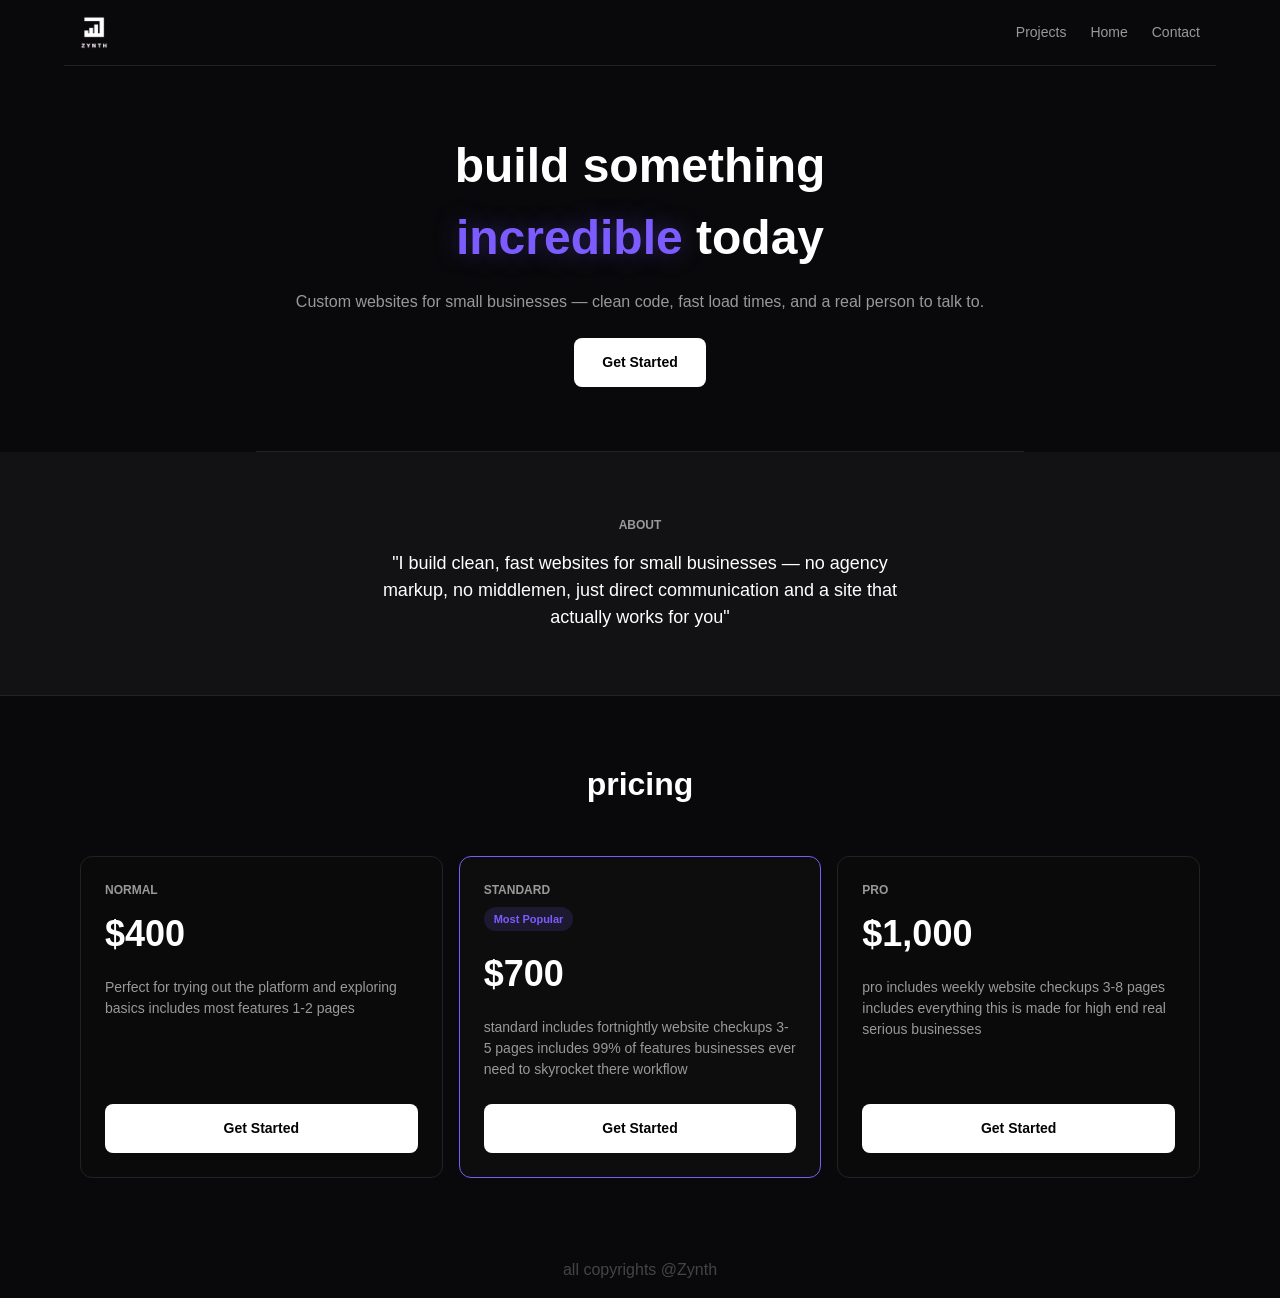
==== myfirstcss/index.html @ bb1912ef "Add files via upload" ====
<!doctype html>
<html lang="en">
  <head>
    <meta charset="UTF-8" />
    <meta name="viewport" content="width=device-width, initial-scale=1.0" />
    <meta
      name="description"
      content="Webforge builds fast, conversion-focused websites for growing businesses."
    />
    <title>Zynth</title>
    <link rel="icon" href="zynth-logo-white.png" type="image/svg+xml" />
    <link rel="manifest" href="site.webmanifest" />
    <link rel="stylesheet" href="style.css" />
    <link rel="stylesheet" href="js.js">
  </head>
  <body>
    <div class="top">
    <img src="zynth-logo-white.png" alt="zynth">
    <nav>
  <a href="project.html">Projects</a>
  <a href="index.html">Home</a>
  <a href="getstarted.html">Contact</a>
  </nav>
   </div>
   <div class="hero">
    <h1>build something <br> <span class="accent">incredible</span> today </h1>
    <p>Custom websites for small businesses — clean code, 
fast load times, and a real person to talk to.</p>
<a href="getstarted.html" class="btn">Get Started</a>
   </div>
   <div class="about">
    <h2>About</h2>
    <p>"I build clean, fast websites for small businesses — 
        no agency markup, no middlemen, 
      just direct communication and a site that actually works for you"</p>
      </div>
      <div class="fade-in">
   <div class="pricing">
    <h2>pricing</h2>
    <div class="card-group">
   <div class="card">
    <h3>normal</h3>
    <p class=" card-price"> $400</p>
    <p class="card-desc">Perfect for trying out the platform and exploring basics includes most features 1-2 pages</p>
<a href="https://stripe.com" class="btn">Get Started</a>
   </div>
   <div class="card card--featured">
    <h3>standard</h3>
    <span class="badge">Most Popular</span>
      <p class=" card-price"> $700</p>
      <p class=" card-desc">standard includes fortnightly website checkups 3-5 pages
        includes 99% of features 
        businesses ever need to skyrocket there workflow</p>
<a href="https://stripe.com" class="btn">Get Started</a>
   </div>
   <div class="card">
    <h3>pro</h3>
      <p class="card-price"> $1,000</p>
      <p class="card-desc"> pro includes weekly website checkups 3-8 pages includes 
        everything this is made for high end real serious businesses</p>
<a href="https://stripe.com" class="btn">Get Started</a>
   </div>
    </div>
   </div>
   </div>
   <footer class="footer">
    <p> all copyrights @Zynth</p>
   </footer>
   <script>
    const faders = document.querySelectorAll('.fade-in')
    const observer = new IntersectionObserver((entries) => {
      entries.forEach(entry => {
        if(entry.isIntersecting) {
          entry.target.classList.add('visible');

        }
      })
        
      }, { threshold:0.15});
      faders.forEach(el => observer.observe(el))
        
   </script>
  </body>
</html>
---- myfirstcss/style.css ----
body {
  margin: 0;
  background-color: #09090b;
  color: #FFFFFF;
  font-family: Arial, sans-serif;
  line-height: 1.5;
}


.top {
  display: flex;
  justify-content: space-between;
  align-items: center;
  max-width: 1120px;
  margin: 0 auto;
  padding: 16px;
  border-bottom: 1px solid #222;
}

.top img {
  width: 28px;
}

.top nav {
  display: flex;
  gap: 24px;
}

.top a {
  color: #999999;
  text-decoration: none;
  font-size: 14px;
  transition: color 0.2s ease;
}
.top a.active{
  color: #FFFFFF;
}
.top a:hover {
  color: #FFFFFF;
}


.hero {
  text-align: center;
  max-width: 720px;
  margin: 0 auto;
  padding: 64px 24px;
  border-bottom: 1px solid #222;
}

.hero h1 {
  font-size: 48px;
  font-weight: 700;
  margin: 0 0 16px 0;
}

.accent {
  color: #7C5CFF;
  text-shadow: 0 0 24px rgba(124, 92, 255, 0.35);
}

.hero p {
  color: #999999;
  font-size: 16px;
  margin: 0 0 24px 0;
}


.btn {
    display: inline-block;
    font-size: 14px;
    font-weight: 600;
    color: #030303;
    background-color: #FFFFFF;
    border: none;
    border-radius: 8px;
    padding: 14px 28px;
    cursor: pointer;
 box-sizing: border-box;
    transition: background-color 0.2s ease, transform 0.2s ease;
    text-decoration: none;
}

.btn:hover {
  background-color: #7C5CFF;
  color: #FFFFFF;
  transform: translateY(-2px);
}

.btn:active {
  transform: scale(0.96);
}


.about {
  text-align: center;
  padding: 64px 24px;
  background-color: #121214;
  border-bottom: 1px solid #222;
}

.about h2 {
  font-size: 12px;
  text-transform: uppercase;
  color: #999999;
  margin: 0 0 16px 0;
}

.about p {
  max-width: 560px;
  margin: 0 auto;
  font-size: 18px;
  color: #FFFFFF;
}


.pricing {
  max-width: 1120px;
  margin: 0 auto;
  padding: 64px 24px;
  text-align: center;
}

.pricing h2 {
  font-size: 32px;
  font-weight: 700;
  margin: 0 0 48px 0;
}

.card-group {
  display: grid;
  grid-template-columns: repeat(auto-fit, minmax(280px, 1fr));
  gap: 16px;
}

.card {
  display: flex;
  flex-direction: column;
  align-items: flex-start;
  text-align: left;
  padding: 24px;
  background-color: #0A0A0A;
  border: 1px solid #222;
  border-radius: 12px;
  transition: transform 0.2s ease, border-color 0.2s ease;
}

.card:hover {
transform: translateY(-8px) scale(1.02);
  border-color: #7C5CFF;
  background-color: #0D0D0D;
  box-shadow: 0 0 0 1px rgba(124, 92, 255, 0.3), 0 20px 40px rgba(0, 0, 0, 0.4);
}

.card--featured {
  background-color: #0D0D0D;
  border-color: #7C5CFF;
}

.card h3 {
  font-size: 12px;
  text-transform: uppercase;
  color: #999999;
  margin: 0 0 8px 0;
}

.card-price {
  font-size: 36px;
  font-weight: 700;
  margin: 0 0 16px 0;
}
.card .card-price { /* NEW — just added to win the specificity fight */
  font-size: 36px;
  font-weight: 700;
}

.card-desc {
  font-size: 14px;
  color: #999999;
  margin: 0 0 24px 0;
}

.badge {
  display: inline-block;
  font-size: 11px;
  font-weight: 700;
  color: #7C5CFF;
  background-color: rgba(124, 92, 255, 0.15);
  border-radius: 100px;
  padding: 4px 10px;
  margin-bottom: 16px;
}

.card .btn {
  width: 100%;
  text-align: center;
  margin-top: auto;
}
@media (max-width: 640px) {
  .hero h1 {
    font-size: 32px;
  }
}
.footer{
  color: #444;
  display: flex;
  flex-direction: column;
  align-items: center;

}
.fade-in{
  opacity: 0;
  transform: translateY(24px);
  transition: opacity 0.6s ease-out, transform 0.6s ease-out ;

}
.fade-in.visible{
opacity: 1;
transform: translateY(0);
}
/* project */
.cards{
  display: flex;
  flex-wrap: wrap;          
  gap: 24px;                 
  max-width: 1120px;         
  margin: 48px auto;         
  padding: 0 24px;
  box-sizing: border-box;
}

.card1{
  flex: 1 1 calc(33.333% - 16px); 
  display: flex;
  flex-direction: column;
  align-items: flex-start;
  text-align: left;
  padding: 32px;
  box-sizing: border-box;
  
  background-color: #0A0A0C; 
  border-radius: 8px;
  border: 1px solid rgba(255, 255, 255, 0.05); 
  
  transition: transform 0.2s ease, border-color 0.2s ease, box-shadow 0.2s ease;
}
.card1:hover {
  transform: translateY(-8px) scale(1.02);
  border-color: #7C5CFF;
  background-color: #0D0D0D;
  box-shadow: 0 0 0 1px rgba(124, 92, 255, 0.3), 0 20px 40px rgba(0, 0, 0, 0.4);
}
.card1 h3{
   margin: 0 0 12px;
  font-size: 20px;
  font-weight: 600;
  color: #FFFFFF;
}
.card1 p{
    margin: 0;
  font-size: 15px;
  line-height: 1.5;
  color: #A1A1AA;   
}
@media (max-width: 768px) {
  .card1 {
    flex: 1 1 calc(50% - 12px); 
  }
}

@media (max-width: 480px) {
  .cards {
    gap: 16px;          
  }
  .card1 {
    flex: 1 1 100%; 
    padding: 24px;
  }
}
.card1 img {
  width: 100%;
  border-radius: 6px;
  margin-bottom: 16px;
  display: block;
}

.card1--muted {
  opacity: 0.4;
  transition: 0.2s ease-in-out;
}
.card1--muted:hover {
  opacity: 0.6;
  transform: none;
  box-shadow: none;
  border-color: rgba(255, 255, 255, 0.05);
}
/* get started */
.contact-section {
  max-width: 1120px;
  margin: 0 auto;
  padding: 64px 24px 120px;
  box-sizing: border-box;
}

.contact-card {
  max-width: 580px;          
  margin: 0 auto;
  background-color: #0A0A0C; 
  border: 1px solid rgba(255, 255, 255, 0.05); 
  border-radius: 20px;
  padding: 40px;
  text-align: center;
}

.contact-card h2 {
  margin: 0 0 12px;
  font-size: 32px;
  font-weight: 700;
  letter-spacing: -0.02em;
  color: #FFFFFF;
}

.contact-card p {
  margin: 0 0 32px;
  font-size: 15px;
  line-height: 1.5;
  color: #A1A1AA;            
}


.contact-form {
  display: flex;
  flex-direction: column;
  gap: 16px;                 
}

.contact-form input,
.contact-form textarea {
  width: 100%;
  box-sizing: border-box;
  padding: 14px 16px;
  background-color: #121214; 
  border: 1px solid rgba(255, 255, 255, 0.08);
  border-radius: 10px;
  color: #FFFFFF;
  font-family: inherit;
  font-size: 15px;
  outline: none;             
  
  transition: border-color 0.2s ease, background-color 0.2s ease;
}

.contact-form input:focus,
.contact-form textarea:focus {
  border-color: rgba(147, 51, 234, 0.6); 
  background-color: #16161A;
}

.contact-form .btn {
  margin-top: 8px;
  width: 100%;
  cursor: pointer;
}
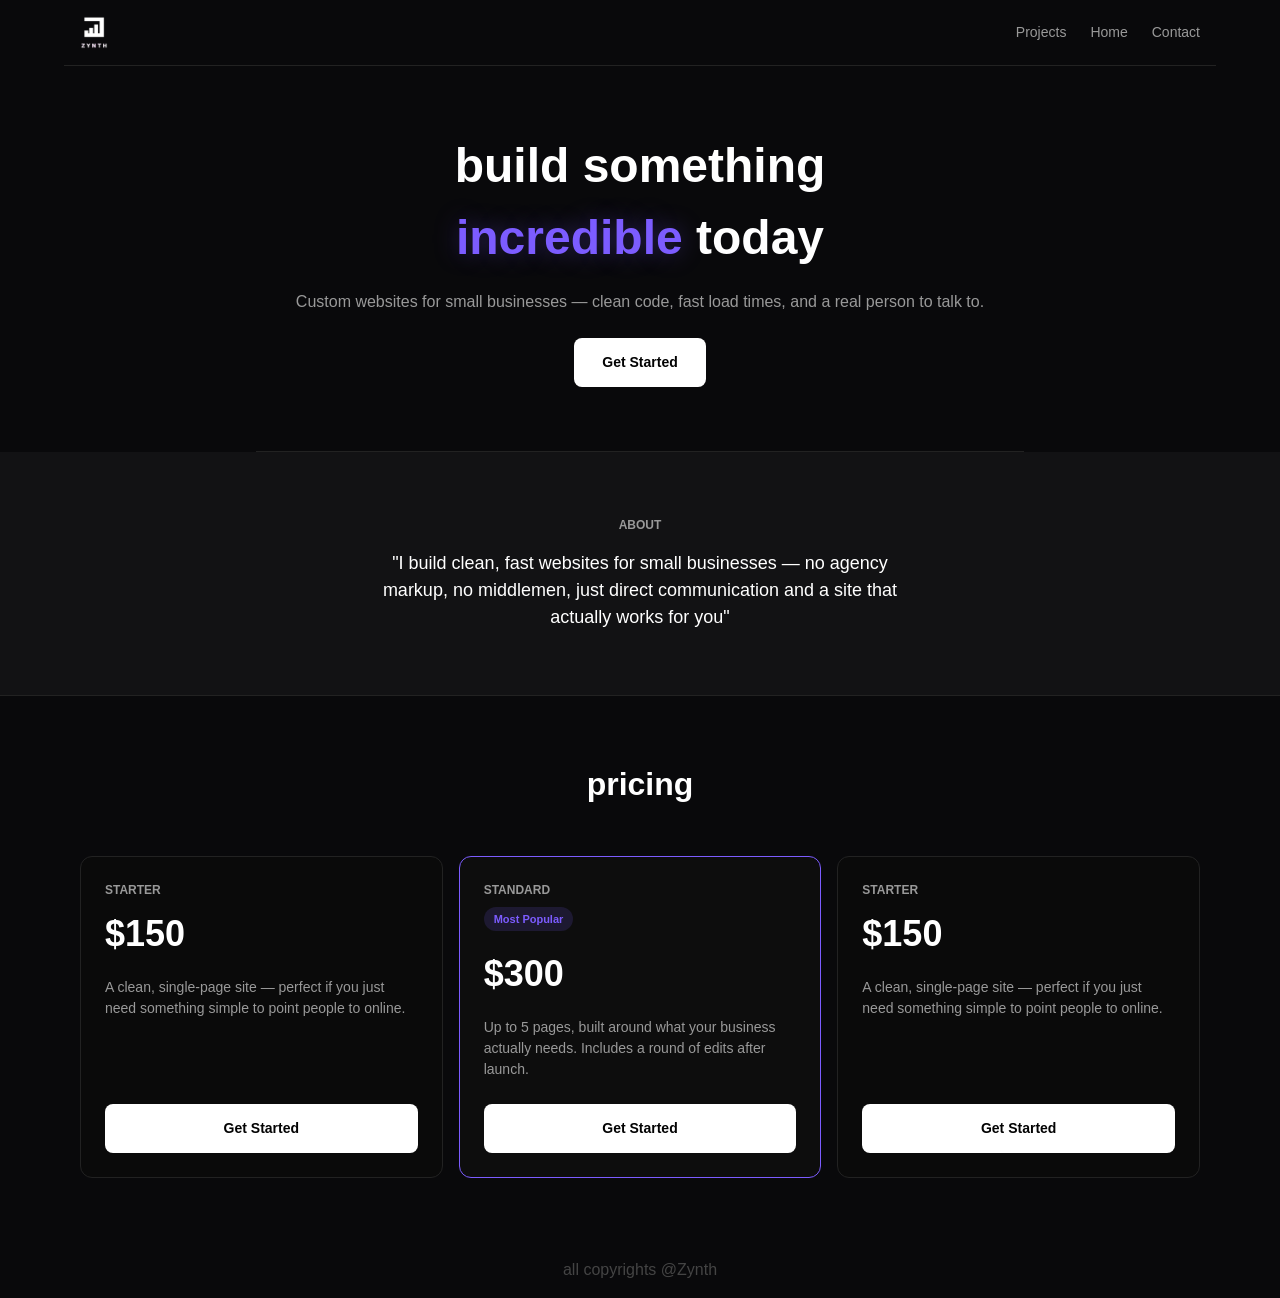
==== commit d61f0169: "Update index.html" ====
--- a/myfirstcss/index.html
+++ b/myfirstcss/index.html
@@ -38,28 +38,25 @@
    <div class="pricing">
     <h2>pricing</h2>
     <div class="card-group">
-   <div class="card">
-    <h3>normal</h3>
-    <p class=" card-price"> $400</p>
-    <p class="card-desc">Perfect for trying out the platform and exploring basics includes most features 1-2 pages</p>
-<a href="https://stripe.com" class="btn">Get Started</a>
-   </div>
-   <div class="card card--featured">
-    <h3>standard</h3>
-    <span class="badge">Most Popular</span>
-      <p class=" card-price"> $700</p>
-      <p class=" card-desc">standard includes fortnightly website checkups 3-5 pages
-        includes 99% of features 
-        businesses ever need to skyrocket there workflow</p>
-<a href="https://stripe.com" class="btn">Get Started</a>
-   </div>
-   <div class="card">
-    <h3>pro</h3>
-      <p class="card-price"> $1,000</p>
-      <p class="card-desc"> pro includes weekly website checkups 3-8 pages includes 
-        everything this is made for high end real serious businesses</p>
-<a href="https://stripe.com" class="btn">Get Started</a>
-   </div>
+<div class="card">
+  <h3>starter</h3>
+  <p class="card-price">$150</p>
+  <p class="card-desc">A clean, single-page site — perfect if you just need something simple to point people to online.</p>
+  <a href="getstarted.html" class="btn">Get Started</a>
+</div>
+<div class="card card--featured">
+  <h3>standard</h3>
+  <span class="badge">Most Popular</span>
+  <p class="card-price">$300</p>
+  <p class="card-desc">Up to 5 pages, built around what your business actually needs. Includes a round of edits after launch.</p>
+  <a href="getstarted.html" class="btn">Get Started</a>
+</div>
+<div class="card">
+  <h3>starter</h3>
+  <p class="card-price">$150</p>
+  <p class="card-desc">A clean, single-page site — perfect if you just need something simple to point people to online.</p>
+  <a href="getstarted.html" class="btn">Get Started</a>
+</div>
     </div>
    </div>
    </div>
@@ -81,4 +78,4 @@
         
    </script>
   </body>
-</html>+</html>
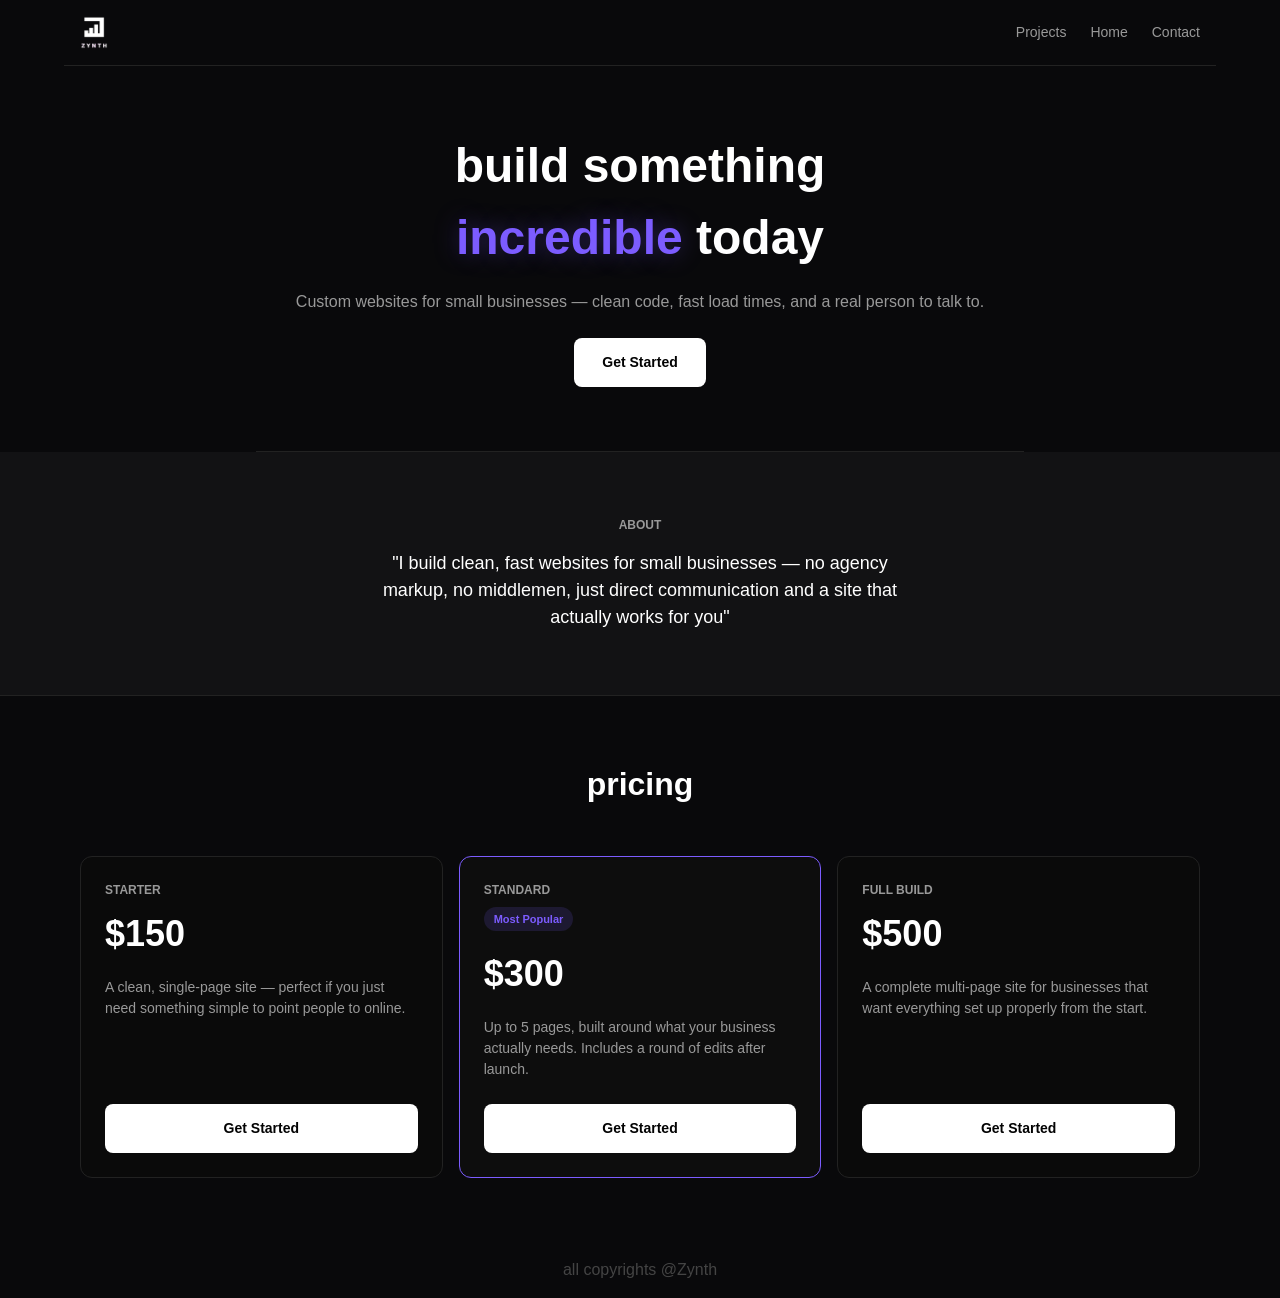
==== commit df8f74ec: "Update index.html" ====
--- a/myfirstcss/index.html
+++ b/myfirstcss/index.html
@@ -52,9 +52,9 @@
   <a href="getstarted.html" class="btn">Get Started</a>
 </div>
 <div class="card">
-  <h3>starter</h3>
-  <p class="card-price">$150</p>
-  <p class="card-desc">A clean, single-page site — perfect if you just need something simple to point people to online.</p>
+  <h3>full build</h3>
+  <p class="card-price">$500</p>
+  <p class="card-desc">A complete multi-page site for businesses that want everything set up properly from the start.</p>
   <a href="getstarted.html" class="btn">Get Started</a>
 </div>
     </div>
